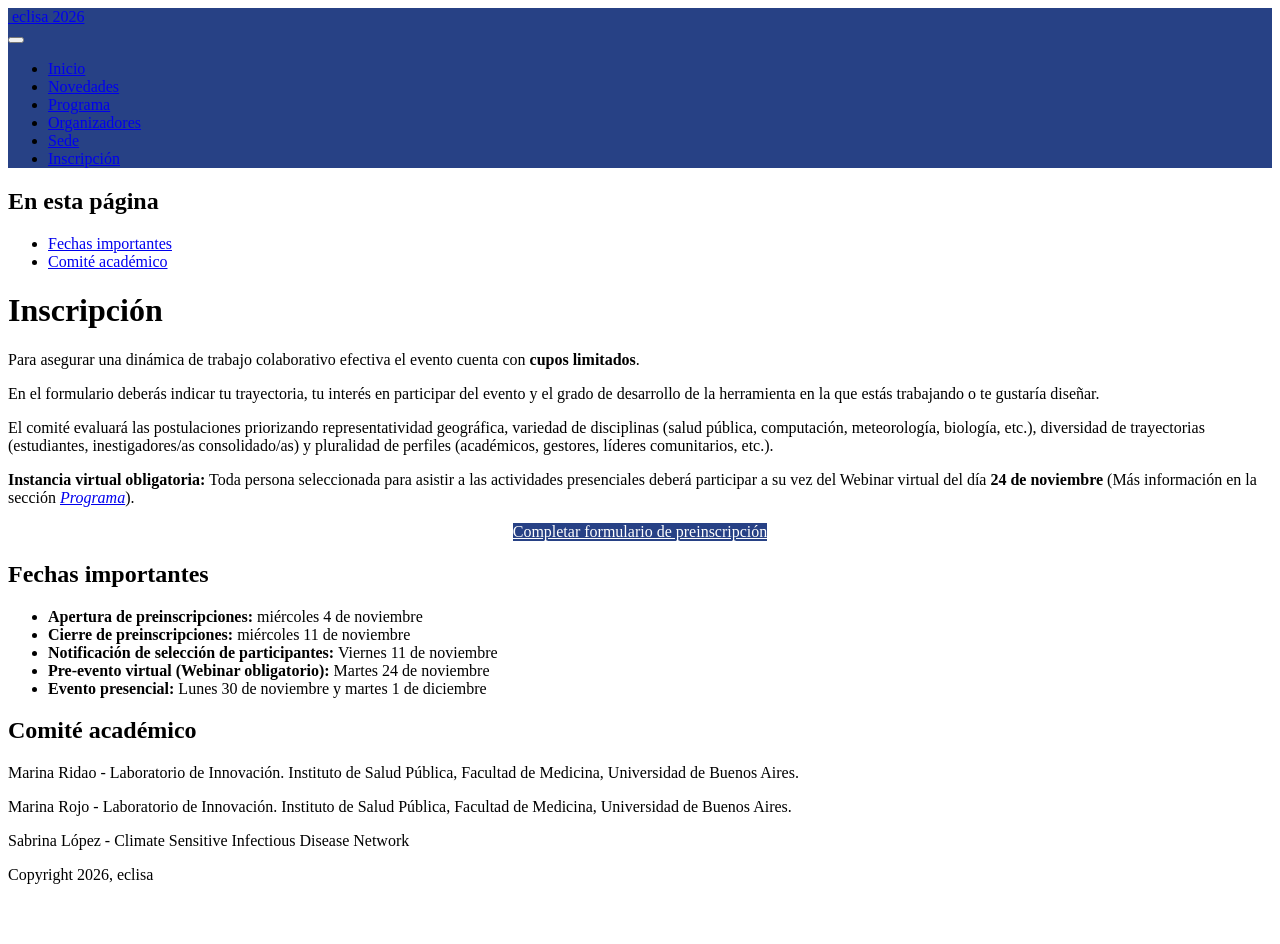
==== inscripcion.html @ ad5f6694 "Add files via upload" ====
<!DOCTYPE html>
<html xmlns="http://www.w3.org/1999/xhtml" lang="es" xml:lang="es"><head>

<meta charset="utf-8">
<meta name="generator" content="quarto-1.5.57">

<meta name="viewport" content="width=device-width, initial-scale=1.0, user-scalable=yes">


<title>Inscripción – eclisa 2026</title>
<style>
code{white-space: pre-wrap;}
span.smallcaps{font-variant: small-caps;}
div.columns{display: flex; gap: min(4vw, 1.5em);}
div.column{flex: auto; overflow-x: auto;}
div.hanging-indent{margin-left: 1.5em; text-indent: -1.5em;}
ul.task-list{list-style: none;}
ul.task-list li input[type="checkbox"] {
  width: 0.8em;
  margin: 0 0.8em 0.2em -1em; /* quarto-specific, see https://github.com/quarto-dev/quarto-cli/issues/4556 */ 
  vertical-align: middle;
}
</style>


<script src="site_libs/quarto-nav/quarto-nav.js"></script>
<script src="site_libs/quarto-nav/headroom.min.js"></script>
<script src="site_libs/clipboard/clipboard.min.js"></script>
<script src="site_libs/quarto-search/autocomplete.umd.js"></script>
<script src="site_libs/quarto-search/fuse.min.js"></script>
<script src="site_libs/quarto-search/quarto-search.js"></script>
<meta name="quarto:offset" content="./">
<script src="site_libs/quarto-html/quarto.js"></script>
<script src="site_libs/quarto-html/popper.min.js"></script>
<script src="site_libs/quarto-html/tippy.umd.min.js"></script>
<script src="site_libs/quarto-html/anchor.min.js"></script>
<link href="site_libs/quarto-html/tippy.css" rel="stylesheet">
<link href="site_libs/quarto-html/quarto-syntax-highlighting.css" rel="stylesheet" id="quarto-text-highlighting-styles">
<script src="site_libs/bootstrap/bootstrap.min.js"></script>
<link href="site_libs/bootstrap/bootstrap-icons.css" rel="stylesheet">
<link href="site_libs/bootstrap/bootstrap.min.css" rel="stylesheet" id="quarto-bootstrap" data-mode="light">
<script id="quarto-search-options" type="application/json">{
  "location": "navbar",
  "copy-button": false,
  "collapse-after": 3,
  "panel-placement": "end",
  "type": "overlay",
  "limit": 50,
  "keyboard-shortcut": [
    "f",
    "/",
    "s"
  ],
  "show-item-context": false,
  "language": {
    "search-no-results-text": "Sin resultados",
    "search-matching-documents-text": "documentos encontrados",
    "search-copy-link-title": "Copiar el enlace en la búsqueda",
    "search-hide-matches-text": "Ocultar resultados adicionales",
    "search-more-match-text": "resultado adicional en este documento",
    "search-more-matches-text": "resultados adicionales en este documento",
    "search-clear-button-title": "Borrar",
    "search-text-placeholder": "",
    "search-detached-cancel-button-title": "Cancelar",
    "search-submit-button-title": "Enviar",
    "search-label": "Buscar"
  }
}</script>


<link rel="stylesheet" href="styles.css">
</head>

<body class="nav-fixed">

<div id="quarto-search-results"></div>
  <header id="quarto-header" class="headroom fixed-top">
    <nav class="navbar navbar-expand-lg " data-bs-theme="dark">
      <div class="navbar-container container-fluid">
      <div class="navbar-brand-container mx-auto">
    <a href="./index.html" class="navbar-brand navbar-brand-logo">
    <img src="./imagenes/icono.png" alt="" class="navbar-logo">
    </a>
    <a class="navbar-brand" href="./index.html">
    <span class="navbar-title">eclisa 2026</span>
    </a>
  </div>
            <div id="quarto-search" class="" title="Buscar"></div>
          <button class="navbar-toggler" type="button" data-bs-toggle="collapse" data-bs-target="#navbarCollapse" aria-controls="navbarCollapse" role="menu" aria-expanded="false" aria-label="Navegación de palanca" onclick="if (window.quartoToggleHeadroom) { window.quartoToggleHeadroom(); }">
  <span class="navbar-toggler-icon"></span>
</button>
          <div class="collapse navbar-collapse" id="navbarCollapse">
            <ul class="navbar-nav navbar-nav-scroll ms-auto">
  <li class="nav-item">
    <a class="nav-link" href="./index.html"> 
<span class="menu-text">Inicio</span></a>
  </li>  
  <li class="nav-item">
    <a class="nav-link" href="./novedades.html"> 
<span class="menu-text">Novedades</span></a>
  </li>  
  <li class="nav-item">
    <a class="nav-link" href="./programa.html"> 
<span class="menu-text">Programa</span></a>
  </li>  
  <li class="nav-item">
    <a class="nav-link" href="./organizadores.html"> 
<span class="menu-text">Organizadores</span></a>
  </li>  
  <li class="nav-item">
    <a class="nav-link" href="./sede.html"> 
<span class="menu-text">Sede</span></a>
  </li>  
  <li class="nav-item">
    <a class="nav-link active" href="./inscripcion.html" aria-current="page"> 
<span class="menu-text">Inscripción</span></a>
  </li>  
</ul>
          </div> <!-- /navcollapse -->
            <div class="quarto-navbar-tools">
</div>
      </div> <!-- /container-fluid -->
    </nav>
</header>
<!-- content -->
<div id="quarto-content" class="quarto-container page-columns page-rows-contents page-layout-article page-navbar">
<!-- sidebar -->
<!-- margin-sidebar -->
    <div id="quarto-margin-sidebar" class="sidebar margin-sidebar">
        <nav id="TOC" role="doc-toc" class="toc-active">
    <h2 id="toc-title">En esta página</h2>
   
  <ul>
  <li><a href="#fechas-importantes" id="toc-fechas-importantes" class="nav-link active" data-scroll-target="#fechas-importantes">Fechas importantes</a></li>
  <li><a href="#comité-académico" id="toc-comité-académico" class="nav-link" data-scroll-target="#comité-académico">Comité académico</a></li>
  </ul>
</nav>
    </div>
<!-- main -->
<main class="content" id="quarto-document-content">

<header id="title-block-header" class="quarto-title-block default">
<div class="quarto-title">
<h1 class="title">Inscripción</h1>
</div>



<div class="quarto-title-meta">

    
  
    
  </div>
  


</header>


<p>Para asegurar una dinámica de trabajo colaborativo efectiva el evento cuenta con <strong>cupos limitados</strong>.</p>
<p>En el formulario deberás indicar tu trayectoria, tu interés en participar del evento y el grado de desarrollo de la herramienta en la que estás trabajando o te gustaría diseñar.</p>
<p>El comité evaluará las postulaciones priorizando representatividad geográfica, variedad de disciplinas (salud pública, computación, meteorología, biología, etc.), diversidad de trayectorias (estudiantes, inestigadores/as consolidado/as) y pluralidad de perfiles (académicos, gestores, líderes comunitarios, etc.).</p>
<p><strong>Instancia virtual obligatoria:</strong> Toda persona seleccionada para asistir a las actividades presenciales deberá participar a su vez del Webinar virtual del día <strong>24 de noviembre</strong> (Más información en la sección <a href="eclisa-red.github.io/programa.html"><em>Programa</em></a>).</p>
<p><a href="https://forms.gle/MkeGx4i6XVLJ32FG8" class="btn btn-primary btn-lg" target="_blank" rel="noopener noreferrer" style="background-color: #274185; color: white; display: block; margin: 0 auto; width: max-content;" role="button">Completar formulario de preinscripción</a></p>
<section id="fechas-importantes" class="level1">
<h1>Fechas importantes</h1>
<ul>
<li><strong>Apertura de preinscripciones:</strong> miércoles 4 de noviembre</li>
<li><strong>Cierre de preinscripciones:</strong> miércoles 11 de noviembre</li>
<li><strong>Notificación de selección de participantes:</strong> Viernes 11 de noviembre</li>
<li><strong>Pre-evento virtual (Webinar obligatorio):</strong> Martes 24 de noviembre</li>
<li><strong>Evento presencial:</strong> Lunes 30 de noviembre y martes 1 de diciembre</li>
</ul>
</section>
<section id="comité-académico" class="level1">
<h1>Comité académico</h1>
<p>Marina Ridao - Laboratorio de Innovación. Instituto de Salud Pública, Facultad de Medicina, Universidad de Buenos Aires.</p>
<p>Marina Rojo - Laboratorio de Innovación. Instituto de Salud Pública, Facultad de Medicina, Universidad de Buenos Aires.</p>
<p>Sabrina López - Climate Sensitive Infectious Disease Network</p>


</section>

</main> <!-- /main -->
<script id="quarto-html-after-body" type="application/javascript">
window.document.addEventListener("DOMContentLoaded", function (event) {
  const toggleBodyColorMode = (bsSheetEl) => {
    const mode = bsSheetEl.getAttribute("data-mode");
    const bodyEl = window.document.querySelector("body");
    if (mode === "dark") {
      bodyEl.classList.add("quarto-dark");
      bodyEl.classList.remove("quarto-light");
    } else {
      bodyEl.classList.add("quarto-light");
      bodyEl.classList.remove("quarto-dark");
    }
  }
  const toggleBodyColorPrimary = () => {
    const bsSheetEl = window.document.querySelector("link#quarto-bootstrap");
    if (bsSheetEl) {
      toggleBodyColorMode(bsSheetEl);
    }
  }
  toggleBodyColorPrimary();  
  const icon = "";
  const anchorJS = new window.AnchorJS();
  anchorJS.options = {
    placement: 'right',
    icon: icon
  };
  anchorJS.add('.anchored');
  const isCodeAnnotation = (el) => {
    for (const clz of el.classList) {
      if (clz.startsWith('code-annotation-')) {                     
        return true;
      }
    }
    return false;
  }
  const onCopySuccess = function(e) {
    // button target
    const button = e.trigger;
    // don't keep focus
    button.blur();
    // flash "checked"
    button.classList.add('code-copy-button-checked');
    var currentTitle = button.getAttribute("title");
    button.setAttribute("title", "Copiado");
    let tooltip;
    if (window.bootstrap) {
      button.setAttribute("data-bs-toggle", "tooltip");
      button.setAttribute("data-bs-placement", "left");
      button.setAttribute("data-bs-title", "Copiado");
      tooltip = new bootstrap.Tooltip(button, 
        { trigger: "manual", 
          customClass: "code-copy-button-tooltip",
          offset: [0, -8]});
      tooltip.show();    
    }
    setTimeout(function() {
      if (tooltip) {
        tooltip.hide();
        button.removeAttribute("data-bs-title");
        button.removeAttribute("data-bs-toggle");
        button.removeAttribute("data-bs-placement");
      }
      button.setAttribute("title", currentTitle);
      button.classList.remove('code-copy-button-checked');
    }, 1000);
    // clear code selection
    e.clearSelection();
  }
  const getTextToCopy = function(trigger) {
      const codeEl = trigger.previousElementSibling.cloneNode(true);
      for (const childEl of codeEl.children) {
        if (isCodeAnnotation(childEl)) {
          childEl.remove();
        }
      }
      return codeEl.innerText;
  }
  const clipboard = new window.ClipboardJS('.code-copy-button:not([data-in-quarto-modal])', {
    text: getTextToCopy
  });
  clipboard.on('success', onCopySuccess);
  if (window.document.getElementById('quarto-embedded-source-code-modal')) {
    // For code content inside modals, clipBoardJS needs to be initialized with a container option
    // TODO: Check when it could be a function (https://github.com/zenorocha/clipboard.js/issues/860)
    const clipboardModal = new window.ClipboardJS('.code-copy-button[data-in-quarto-modal]', {
      text: getTextToCopy,
      container: window.document.getElementById('quarto-embedded-source-code-modal')
    });
    clipboardModal.on('success', onCopySuccess);
  }
    var localhostRegex = new RegExp(/^(?:http|https):\/\/localhost\:?[0-9]*\//);
    var mailtoRegex = new RegExp(/^mailto:/);
      var filterRegex = new RegExp('/' + window.location.host + '/');
    var isInternal = (href) => {
        return filterRegex.test(href) || localhostRegex.test(href) || mailtoRegex.test(href);
    }
    // Inspect non-navigation links and adorn them if external
 	var links = window.document.querySelectorAll('a[href]:not(.nav-link):not(.navbar-brand):not(.toc-action):not(.sidebar-link):not(.sidebar-item-toggle):not(.pagination-link):not(.no-external):not([aria-hidden]):not(.dropdown-item):not(.quarto-navigation-tool):not(.about-link)');
    for (var i=0; i<links.length; i++) {
      const link = links[i];
      if (!isInternal(link.href)) {
        // undo the damage that might have been done by quarto-nav.js in the case of
        // links that we want to consider external
        if (link.dataset.originalHref !== undefined) {
          link.href = link.dataset.originalHref;
        }
      }
    }
  function tippyHover(el, contentFn, onTriggerFn, onUntriggerFn) {
    const config = {
      allowHTML: true,
      maxWidth: 500,
      delay: 100,
      arrow: false,
      appendTo: function(el) {
          return el.parentElement;
      },
      interactive: true,
      interactiveBorder: 10,
      theme: 'quarto',
      placement: 'bottom-start',
    };
    if (contentFn) {
      config.content = contentFn;
    }
    if (onTriggerFn) {
      config.onTrigger = onTriggerFn;
    }
    if (onUntriggerFn) {
      config.onUntrigger = onUntriggerFn;
    }
    window.tippy(el, config); 
  }
  const noterefs = window.document.querySelectorAll('a[role="doc-noteref"]');
  for (var i=0; i<noterefs.length; i++) {
    const ref = noterefs[i];
    tippyHover(ref, function() {
      // use id or data attribute instead here
      let href = ref.getAttribute('data-footnote-href') || ref.getAttribute('href');
      try { href = new URL(href).hash; } catch {}
      const id = href.replace(/^#\/?/, "");
      const note = window.document.getElementById(id);
      if (note) {
        return note.innerHTML;
      } else {
        return "";
      }
    });
  }
  const xrefs = window.document.querySelectorAll('a.quarto-xref');
  const processXRef = (id, note) => {
    // Strip column container classes
    const stripColumnClz = (el) => {
      el.classList.remove("page-full", "page-columns");
      if (el.children) {
        for (const child of el.children) {
          stripColumnClz(child);
        }
      }
    }
    stripColumnClz(note)
    if (id === null || id.startsWith('sec-')) {
      // Special case sections, only their first couple elements
      const container = document.createElement("div");
      if (note.children && note.children.length > 2) {
        container.appendChild(note.children[0].cloneNode(true));
        for (let i = 1; i < note.children.length; i++) {
          const child = note.children[i];
          if (child.tagName === "P" && child.innerText === "") {
            continue;
          } else {
            container.appendChild(child.cloneNode(true));
            break;
          }
        }
        if (window.Quarto?.typesetMath) {
          window.Quarto.typesetMath(container);
        }
        return container.innerHTML
      } else {
        if (window.Quarto?.typesetMath) {
          window.Quarto.typesetMath(note);
        }
        return note.innerHTML;
      }
    } else {
      // Remove any anchor links if they are present
      const anchorLink = note.querySelector('a.anchorjs-link');
      if (anchorLink) {
        anchorLink.remove();
      }
      if (window.Quarto?.typesetMath) {
        window.Quarto.typesetMath(note);
      }
      // TODO in 1.5, we should make sure this works without a callout special case
      if (note.classList.contains("callout")) {
        return note.outerHTML;
      } else {
        return note.innerHTML;
      }
    }
  }
  for (var i=0; i<xrefs.length; i++) {
    const xref = xrefs[i];
    tippyHover(xref, undefined, function(instance) {
      instance.disable();
      let url = xref.getAttribute('href');
      let hash = undefined; 
      if (url.startsWith('#')) {
        hash = url;
      } else {
        try { hash = new URL(url).hash; } catch {}
      }
      if (hash) {
        const id = hash.replace(/^#\/?/, "");
        const note = window.document.getElementById(id);
        if (note !== null) {
          try {
            const html = processXRef(id, note.cloneNode(true));
            instance.setContent(html);
          } finally {
            instance.enable();
            instance.show();
          }
        } else {
          // See if we can fetch this
          fetch(url.split('#')[0])
          .then(res => res.text())
          .then(html => {
            const parser = new DOMParser();
            const htmlDoc = parser.parseFromString(html, "text/html");
            const note = htmlDoc.getElementById(id);
            if (note !== null) {
              const html = processXRef(id, note);
              instance.setContent(html);
            } 
          }).finally(() => {
            instance.enable();
            instance.show();
          });
        }
      } else {
        // See if we can fetch a full url (with no hash to target)
        // This is a special case and we should probably do some content thinning / targeting
        fetch(url)
        .then(res => res.text())
        .then(html => {
          const parser = new DOMParser();
          const htmlDoc = parser.parseFromString(html, "text/html");
          const note = htmlDoc.querySelector('main.content');
          if (note !== null) {
            // This should only happen for chapter cross references
            // (since there is no id in the URL)
            // remove the first header
            if (note.children.length > 0 && note.children[0].tagName === "HEADER") {
              note.children[0].remove();
            }
            const html = processXRef(null, note);
            instance.setContent(html);
          } 
        }).finally(() => {
          instance.enable();
          instance.show();
        });
      }
    }, function(instance) {
    });
  }
      let selectedAnnoteEl;
      const selectorForAnnotation = ( cell, annotation) => {
        let cellAttr = 'data-code-cell="' + cell + '"';
        let lineAttr = 'data-code-annotation="' +  annotation + '"';
        const selector = 'span[' + cellAttr + '][' + lineAttr + ']';
        return selector;
      }
      const selectCodeLines = (annoteEl) => {
        const doc = window.document;
        const targetCell = annoteEl.getAttribute("data-target-cell");
        const targetAnnotation = annoteEl.getAttribute("data-target-annotation");
        const annoteSpan = window.document.querySelector(selectorForAnnotation(targetCell, targetAnnotation));
        const lines = annoteSpan.getAttribute("data-code-lines").split(",");
        const lineIds = lines.map((line) => {
          return targetCell + "-" + line;
        })
        let top = null;
        let height = null;
        let parent = null;
        if (lineIds.length > 0) {
            //compute the position of the single el (top and bottom and make a div)
            const el = window.document.getElementById(lineIds[0]);
            top = el.offsetTop;
            height = el.offsetHeight;
            parent = el.parentElement.parentElement;
          if (lineIds.length > 1) {
            const lastEl = window.document.getElementById(lineIds[lineIds.length - 1]);
            const bottom = lastEl.offsetTop + lastEl.offsetHeight;
            height = bottom - top;
          }
          if (top !== null && height !== null && parent !== null) {
            // cook up a div (if necessary) and position it 
            let div = window.document.getElementById("code-annotation-line-highlight");
            if (div === null) {
              div = window.document.createElement("div");
              div.setAttribute("id", "code-annotation-line-highlight");
              div.style.position = 'absolute';
              parent.appendChild(div);
            }
            div.style.top = top - 2 + "px";
            div.style.height = height + 4 + "px";
            div.style.left = 0;
            let gutterDiv = window.document.getElementById("code-annotation-line-highlight-gutter");
            if (gutterDiv === null) {
              gutterDiv = window.document.createElement("div");
              gutterDiv.setAttribute("id", "code-annotation-line-highlight-gutter");
              gutterDiv.style.position = 'absolute';
              const codeCell = window.document.getElementById(targetCell);
              const gutter = codeCell.querySelector('.code-annotation-gutter');
              gutter.appendChild(gutterDiv);
            }
            gutterDiv.style.top = top - 2 + "px";
            gutterDiv.style.height = height + 4 + "px";
          }
          selectedAnnoteEl = annoteEl;
        }
      };
      const unselectCodeLines = () => {
        const elementsIds = ["code-annotation-line-highlight", "code-annotation-line-highlight-gutter"];
        elementsIds.forEach((elId) => {
          const div = window.document.getElementById(elId);
          if (div) {
            div.remove();
          }
        });
        selectedAnnoteEl = undefined;
      };
        // Handle positioning of the toggle
    window.addEventListener(
      "resize",
      throttle(() => {
        elRect = undefined;
        if (selectedAnnoteEl) {
          selectCodeLines(selectedAnnoteEl);
        }
      }, 10)
    );
    function throttle(fn, ms) {
    let throttle = false;
    let timer;
      return (...args) => {
        if(!throttle) { // first call gets through
            fn.apply(this, args);
            throttle = true;
        } else { // all the others get throttled
            if(timer) clearTimeout(timer); // cancel #2
            timer = setTimeout(() => {
              fn.apply(this, args);
              timer = throttle = false;
            }, ms);
        }
      };
    }
      // Attach click handler to the DT
      const annoteDls = window.document.querySelectorAll('dt[data-target-cell]');
      for (const annoteDlNode of annoteDls) {
        annoteDlNode.addEventListener('click', (event) => {
          const clickedEl = event.target;
          if (clickedEl !== selectedAnnoteEl) {
            unselectCodeLines();
            const activeEl = window.document.querySelector('dt[data-target-cell].code-annotation-active');
            if (activeEl) {
              activeEl.classList.remove('code-annotation-active');
            }
            selectCodeLines(clickedEl);
            clickedEl.classList.add('code-annotation-active');
          } else {
            // Unselect the line
            unselectCodeLines();
            clickedEl.classList.remove('code-annotation-active');
          }
        });
      }
  const findCites = (el) => {
    const parentEl = el.parentElement;
    if (parentEl) {
      const cites = parentEl.dataset.cites;
      if (cites) {
        return {
          el,
          cites: cites.split(' ')
        };
      } else {
        return findCites(el.parentElement)
      }
    } else {
      return undefined;
    }
  };
  var bibliorefs = window.document.querySelectorAll('a[role="doc-biblioref"]');
  for (var i=0; i<bibliorefs.length; i++) {
    const ref = bibliorefs[i];
    const citeInfo = findCites(ref);
    if (citeInfo) {
      tippyHover(citeInfo.el, function() {
        var popup = window.document.createElement('div');
        citeInfo.cites.forEach(function(cite) {
          var citeDiv = window.document.createElement('div');
          citeDiv.classList.add('hanging-indent');
          citeDiv.classList.add('csl-entry');
          var biblioDiv = window.document.getElementById('ref-' + cite);
          if (biblioDiv) {
            citeDiv.innerHTML = biblioDiv.innerHTML;
          }
          popup.appendChild(citeDiv);
        });
        return popup.innerHTML;
      });
    }
  }
});
</script>
</div> <!-- /content -->
<footer class="footer">
  <div class="nav-footer">
    <div class="nav-footer-left">
<p>Copyright 2026, eclisa</p>
</div>   
    <div class="nav-footer-center">
      &nbsp;
    </div>
    <div class="nav-footer-right">
      &nbsp;
    </div>
  </div>
</footer>




</body></html>
---- styles.css ----
/* css styles */

/* Importar la fuente desde Google Fonts al inicio del archivo */
/*@import url('https://googleapis.com');

/* Aplicarla a los elementos que desees */
/*body {
  font-family: 'Poppins', sans-serif;
}

/*h1, h2, h3, h4, h5, h6 {
  font-family: 'Georgia', serif;
}

/* Cambiar color de fondo de la navbar */
.navbar {
  background-color: #274185 !important;
/*  font-family: 'Roboto', sans-serif;*/
}

/* Agranda el logo de la barra de navegación */
.navbar-brand img {
  max-height: 60px !important; /* Cambia 60px por el alto que desees */
  width: auto;
}

.about-entity img {
  width: 4000px !important;  /* Ajusta este valor al tamaño que quieras */
  height: 400px !important; /* Mantén el mismo valor para que siga siendo un círculo perfecto */
  max-width: none !important;
}
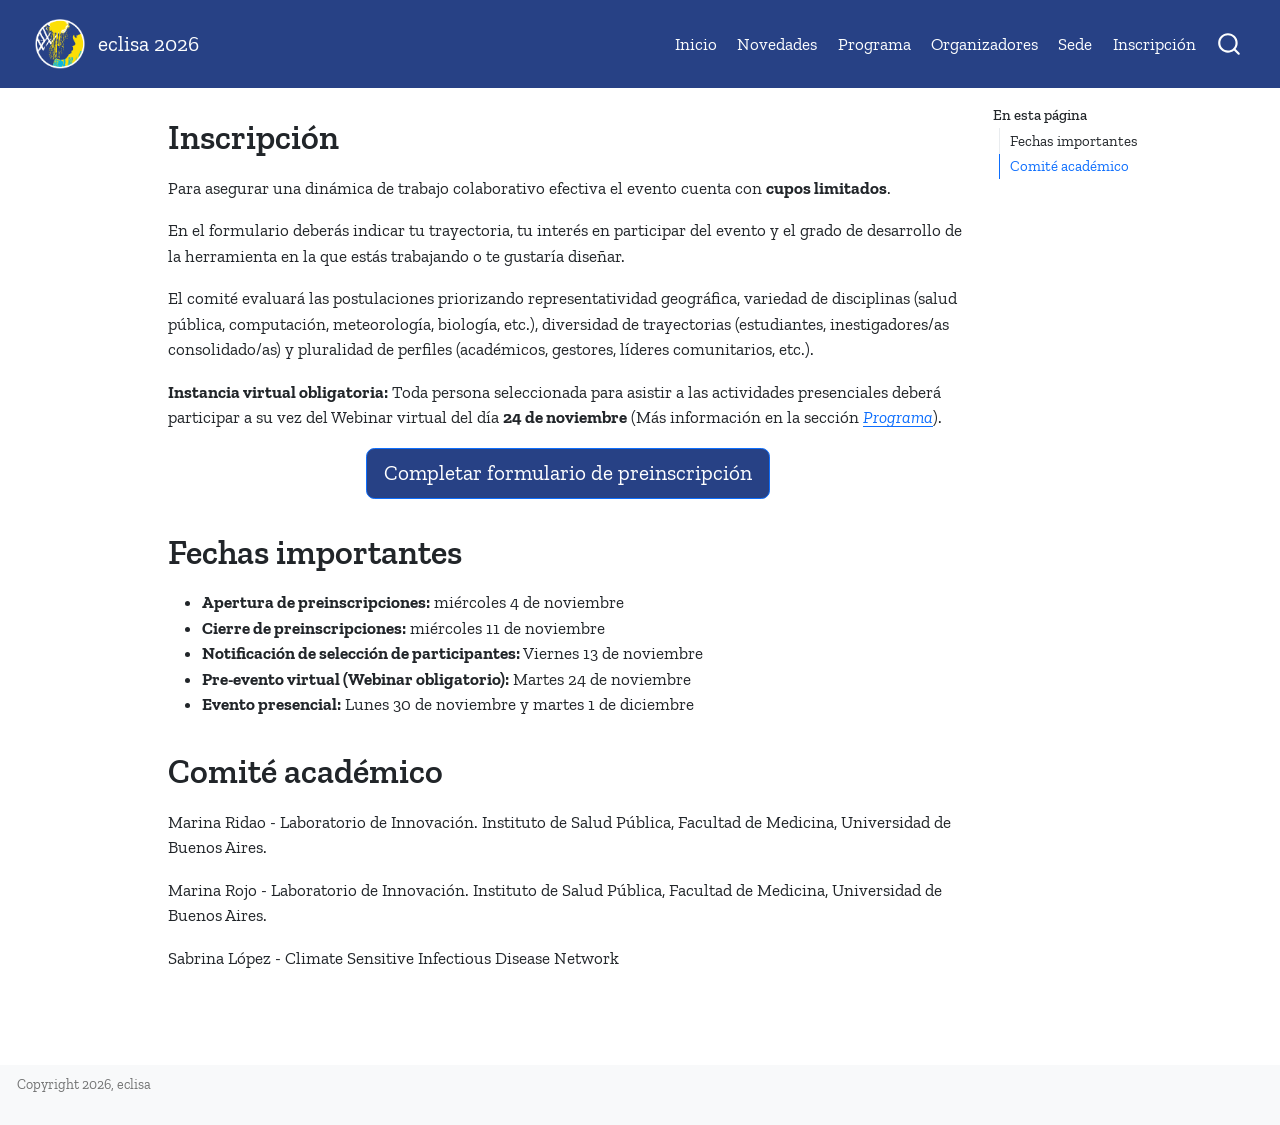
==== commit a234a781: "correcciones mínimas" ====
--- a/inscripcion.html
+++ b/inscripcion.html
@@ -168,7 +168,7 @@
 <ul>
 <li><strong>Apertura de preinscripciones:</strong> miércoles 4 de noviembre</li>
 <li><strong>Cierre de preinscripciones:</strong> miércoles 11 de noviembre</li>
-<li><strong>Notificación de selección de participantes:</strong> Viernes 11 de noviembre</li>
+<li><strong>Notificación de selección de participantes:</strong> Viernes 13 de noviembre</li>
 <li><strong>Pre-evento virtual (Webinar obligatorio):</strong> Martes 24 de noviembre</li>
 <li><strong>Evento presencial:</strong> Lunes 30 de noviembre y martes 1 de diciembre</li>
 </ul>
--- a/site_libs/quarto-html/tippy.css
+++ b/site_libs/quarto-html/tippy.css
@@ -0,0 +1 @@
+.tippy-box[data-animation=fade][data-state=hidden]{opacity:0}[data-tippy-root]{max-width:calc(100vw - 10px)}.tippy-box{position:relative;background-color:#333;color:#fff;border-radius:4px;font-size:14px;line-height:1.4;white-space:normal;outline:0;transition-property:transform,visibility,opacity}.tippy-box[data-placement^=top]>.tippy-arrow{bottom:0}.tippy-box[data-placement^=top]>.tippy-arrow:before{bottom:-7px;left:0;border-width:8px 8px 0;border-top-color:initial;transform-origin:center top}.tippy-box[data-placement^=bottom]>.tippy-arrow{top:0}.tippy-box[data-placement^=bottom]>.tippy-arrow:before{top:-7px;left:0;border-width:0 8px 8px;border-bottom-color:initial;transform-origin:center bottom}.tippy-box[data-placement^=left]>.tippy-arrow{right:0}.tippy-box[data-placement^=left]>.tippy-arrow:before{border-width:8px 0 8px 8px;border-left-color:initial;right:-7px;transform-origin:center left}.tippy-box[data-placement^=right]>.tippy-arrow{left:0}.tippy-box[data-placement^=right]>.tippy-arrow:before{left:-7px;border-width:8px 8px 8px 0;border-right-color:initial;transform-origin:center right}.tippy-box[data-inertia][data-state=visible]{transition-timing-function:cubic-bezier(.54,1.5,.38,1.11)}.tippy-arrow{width:16px;height:16px;color:#333}.tippy-arrow:before{content:"";position:absolute;border-color:transparent;border-style:solid}.tippy-content{position:relative;padding:5px 9px;z-index:1}
--- a/site_libs/quarto-html/quarto-syntax-highlighting.css
+++ b/site_libs/quarto-html/quarto-syntax-highlighting.css
@@ -0,0 +1,205 @@
+/* quarto syntax highlight colors */
+:root {
+  --quarto-hl-ot-color: #003B4F;
+  --quarto-hl-at-color: #657422;
+  --quarto-hl-ss-color: #20794D;
+  --quarto-hl-an-color: #5E5E5E;
+  --quarto-hl-fu-color: #4758AB;
+  --quarto-hl-st-color: #20794D;
+  --quarto-hl-cf-color: #003B4F;
+  --quarto-hl-op-color: #5E5E5E;
+  --quarto-hl-er-color: #AD0000;
+  --quarto-hl-bn-color: #AD0000;
+  --quarto-hl-al-color: #AD0000;
+  --quarto-hl-va-color: #111111;
+  --quarto-hl-bu-color: inherit;
+  --quarto-hl-ex-color: inherit;
+  --quarto-hl-pp-color: #AD0000;
+  --quarto-hl-in-color: #5E5E5E;
+  --quarto-hl-vs-color: #20794D;
+  --quarto-hl-wa-color: #5E5E5E;
+  --quarto-hl-do-color: #5E5E5E;
+  --quarto-hl-im-color: #00769E;
+  --quarto-hl-ch-color: #20794D;
+  --quarto-hl-dt-color: #AD0000;
+  --quarto-hl-fl-color: #AD0000;
+  --quarto-hl-co-color: #5E5E5E;
+  --quarto-hl-cv-color: #5E5E5E;
+  --quarto-hl-cn-color: #8f5902;
+  --quarto-hl-sc-color: #5E5E5E;
+  --quarto-hl-dv-color: #AD0000;
+  --quarto-hl-kw-color: #003B4F;
+}
+
+/* other quarto variables */
+:root {
+  --quarto-font-monospace: SFMono-Regular, Menlo, Monaco, Consolas, "Liberation Mono", "Courier New", monospace;
+}
+
+pre > code.sourceCode > span {
+  color: #003B4F;
+}
+
+code span {
+  color: #003B4F;
+}
+
+code.sourceCode > span {
+  color: #003B4F;
+}
+
+div.sourceCode,
+div.sourceCode pre.sourceCode {
+  color: #003B4F;
+}
+
+code span.ot {
+  color: #003B4F;
+  font-style: inherit;
+}
+
+code span.at {
+  color: #657422;
+  font-style: inherit;
+}
+
+code span.ss {
+  color: #20794D;
+  font-style: inherit;
+}
+
+code span.an {
+  color: #5E5E5E;
+  font-style: inherit;
+}
+
+code span.fu {
+  color: #4758AB;
+  font-style: inherit;
+}
+
+code span.st {
+  color: #20794D;
+  font-style: inherit;
+}
+
+code span.cf {
+  color: #003B4F;
+  font-weight: bold;
+  font-style: inherit;
+}
+
+code span.op {
+  color: #5E5E5E;
+  font-style: inherit;
+}
+
+code span.er {
+  color: #AD0000;
+  font-style: inherit;
+}
+
+code span.bn {
+  color: #AD0000;
+  font-style: inherit;
+}
+
+code span.al {
+  color: #AD0000;
+  font-style: inherit;
+}
+
+code span.va {
+  color: #111111;
+  font-style: inherit;
+}
+
+code span.bu {
+  font-style: inherit;
+}
+
+code span.ex {
+  font-style: inherit;
+}
+
+code span.pp {
+  color: #AD0000;
+  font-style: inherit;
+}
+
+code span.in {
+  color: #5E5E5E;
+  font-style: inherit;
+}
+
+code span.vs {
+  color: #20794D;
+  font-style: inherit;
+}
+
+code span.wa {
+  color: #5E5E5E;
+  font-style: italic;
+}
+
+code span.do {
+  color: #5E5E5E;
+  font-style: italic;
+}
+
+code span.im {
+  color: #00769E;
+  font-style: inherit;
+}
+
+code span.ch {
+  color: #20794D;
+  font-style: inherit;
+}
+
+code span.dt {
+  color: #AD0000;
+  font-style: inherit;
+}
+
+code span.fl {
+  color: #AD0000;
+  font-style: inherit;
+}
+
+code span.co {
+  color: #5E5E5E;
+  font-style: inherit;
+}
+
+code span.cv {
+  color: #5E5E5E;
+  font-style: italic;
+}
+
+code span.cn {
+  color: #8f5902;
+  font-style: inherit;
+}
+
+code span.sc {
+  color: #5E5E5E;
+  font-style: inherit;
+}
+
+code span.dv {
+  color: #AD0000;
+  font-style: inherit;
+}
+
+code span.kw {
+  color: #003B4F;
+  font-weight: bold;
+  font-style: inherit;
+}
+
+.prevent-inlining {
+  content: "</";
+}
+
+/*# sourceMappingURL=debc5d5d77c3f9108843748ff7464032.css.map */
--- a/styles.css
+++ b/styles.css
@@ -1,11 +1,11 @@
 /* css styles */
 
 /* Importar la fuente desde Google Fonts al inicio del archivo */
-/*@import url('https://googleapis.com');
+@import url('https://fonts.googleapis.com/css2?family=Zilla+Slab:wght@300;400;500;600;700&display=swap');
 
 /* Aplicarla a los elementos que desees */
-/*body {
-  font-family: 'Poppins', sans-serif;
+body {
+  font-family: 'Zilla Slab', serif;
 }
 
 /*h1, h2, h3, h4, h5, h6 {
@@ -24,8 +24,8 @@
   width: auto;
 }
 
-.about-entity img {
+/*.about-entity img {
   width: 4000px !important;  /* Ajusta este valor al tamaño que quieras */
-  height: 400px !important; /* Mantén el mismo valor para que siga siendo un círculo perfecto */
-  max-width: none !important;
-}+/*  height: 400px !important; /* Mantén el mismo valor para que siga siendo un círculo perfecto */
+/*  max-width: none !important;
+/*}
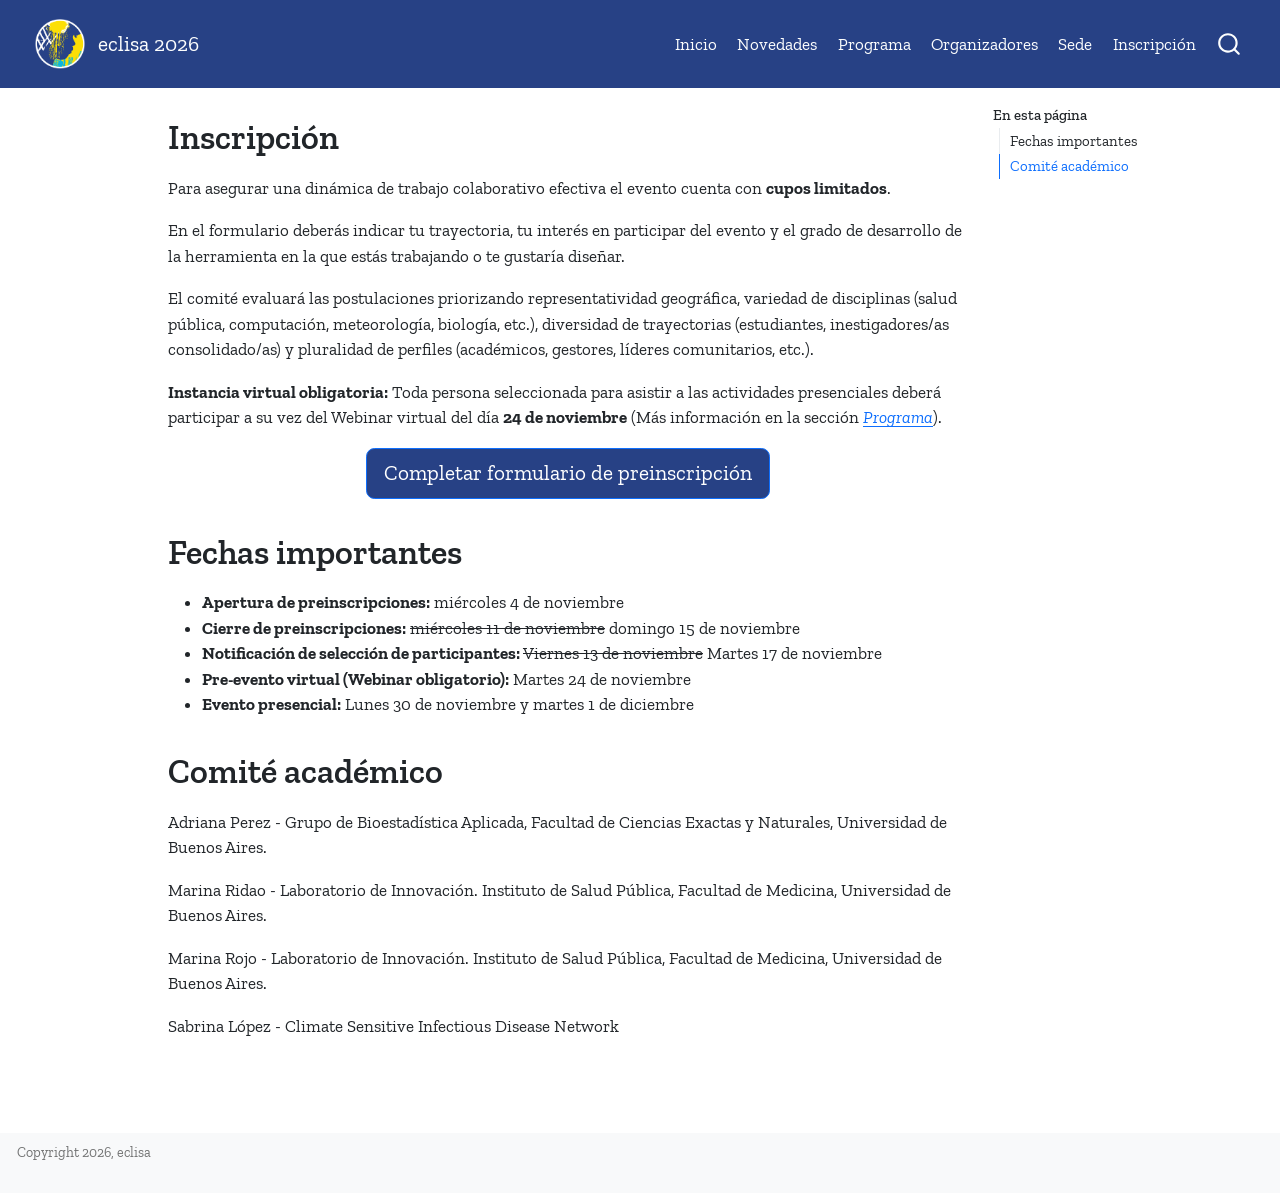
==== commit 048135c8: "actualización de fechas importantes" ====
--- a/inscripcion.html
+++ b/inscripcion.html
@@ -167,14 +167,15 @@
 <h1>Fechas importantes</h1>
 <ul>
 <li><strong>Apertura de preinscripciones:</strong> miércoles 4 de noviembre</li>
-<li><strong>Cierre de preinscripciones:</strong> miércoles 11 de noviembre</li>
-<li><strong>Notificación de selección de participantes:</strong> Viernes 13 de noviembre</li>
+<li><strong>Cierre de preinscripciones:</strong> <del>miércoles 11 de noviembre</del> domingo 15 de noviembre</li>
+<li><strong>Notificación de selección de participantes:</strong> <del>Viernes 13 de noviembre</del> Martes 17 de noviembre</li>
 <li><strong>Pre-evento virtual (Webinar obligatorio):</strong> Martes 24 de noviembre</li>
 <li><strong>Evento presencial:</strong> Lunes 30 de noviembre y martes 1 de diciembre</li>
 </ul>
 </section>
 <section id="comité-académico" class="level1">
 <h1>Comité académico</h1>
+<p>Adriana Perez - Grupo de Bioestadística Aplicada, Facultad de Ciencias Exactas y Naturales, Universidad de Buenos Aires.</p>
 <p>Marina Ridao - Laboratorio de Innovación. Instituto de Salud Pública, Facultad de Medicina, Universidad de Buenos Aires.</p>
 <p>Marina Rojo - Laboratorio de Innovación. Instituto de Salud Pública, Facultad de Medicina, Universidad de Buenos Aires.</p>
 <p>Sabrina López - Climate Sensitive Infectious Disease Network</p>
